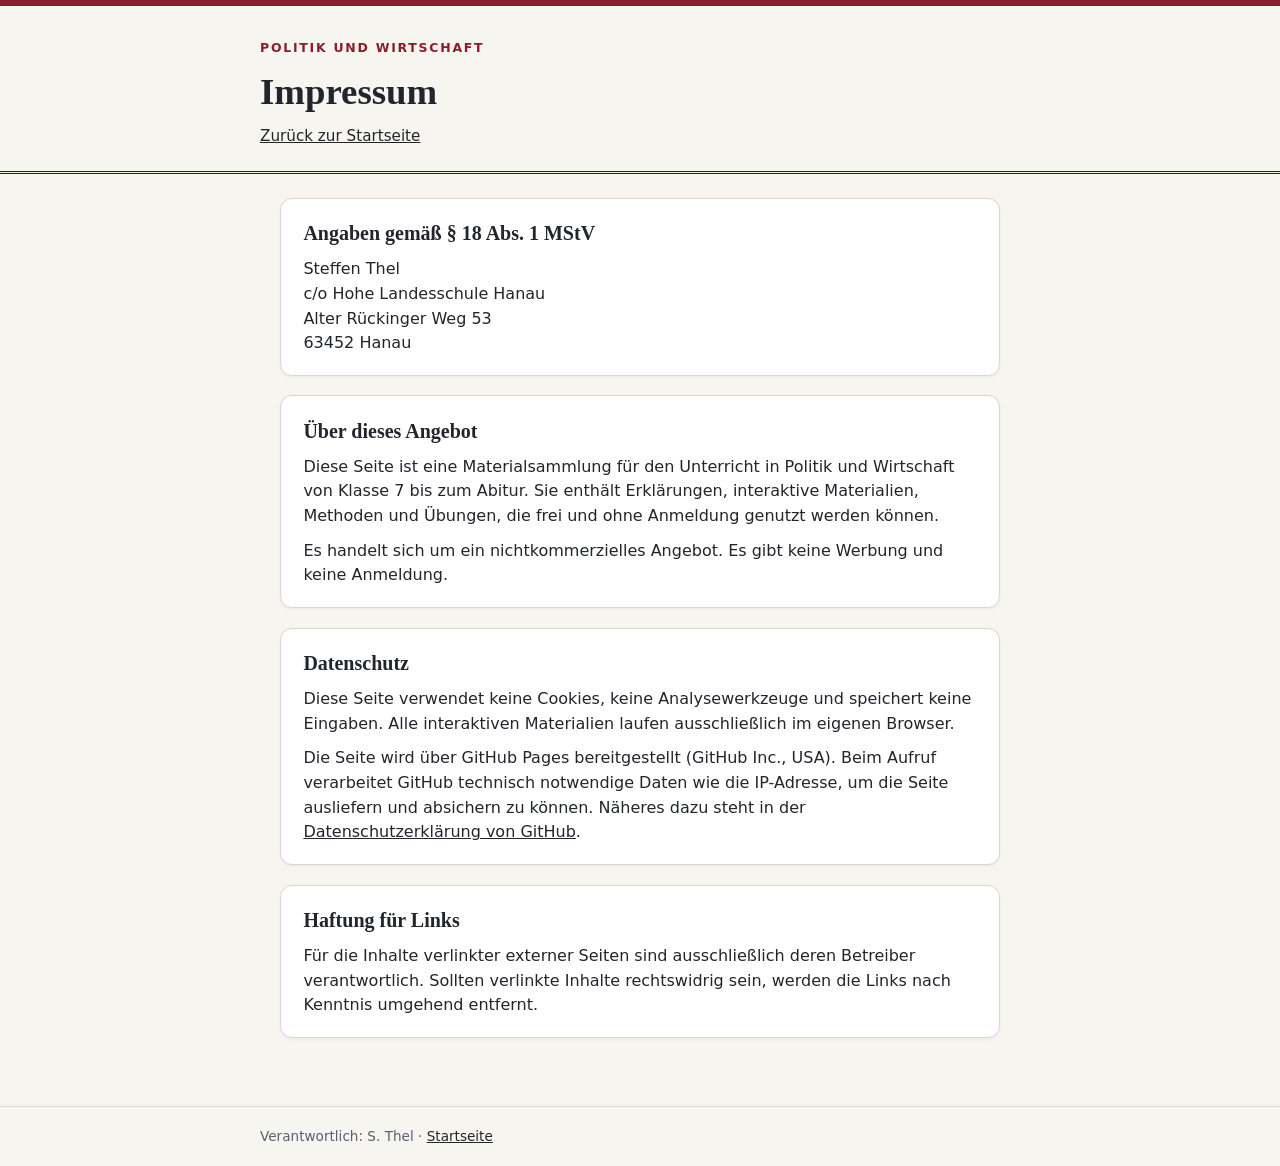
==== impressum.html @ d4022663 "Impressum mit Schuladresse ergänzt Co-Authored-By: Claude Opus 5.5 <noreply@anthropic.com> Claude-Se" ====
<!DOCTYPE html>
<html lang="de">
<head>
<meta charset="UTF-8">
<meta name="viewport" content="width=device-width, initial-scale=1">
<meta name="robots" content="noindex">
<title>Impressum · Politik und Wirtschaft</title>
<style>
  :root {
    --ink: #22252b;
    --ink-soft: #5a606b;
    --paper: #f7f5f0;
    --accent: #8c1c2b;
    --card: #ffffff;
    --line: #dcd7cc;
  }
  * { box-sizing: border-box; }
  body {
    margin: 0;
    font-family: system-ui, -apple-system, "Segoe UI", Roboto, sans-serif;
    color: var(--ink);
    background: var(--paper);
    line-height: 1.55;
  }
  header {
    background: var(--paper);
    border-top: 6px solid var(--accent);
    border-bottom: 3px double var(--ink);
    padding: 2rem 1.25rem 1.4rem;
  }
  .wrap { max-width: 760px; margin: 0 auto; }
  h1 {
    font-family: Georgia, "Times New Roman", serif;
    font-size: clamp(1.7rem, 4vw, 2.3rem);
    margin: 0 0 .3rem;
  }
  .kicker { text-transform: uppercase; letter-spacing: .14em; font-size: .78rem; color: var(--accent); font-weight: 700; margin: 0 0 .35rem; }
  .back { color: var(--ink-soft); font-size: .95rem; }
  .back a { color: var(--ink); }
  main { padding: 1.5rem 1.25rem 3rem; }
  .box {
    background: var(--card);
    border: 1px solid var(--line);
    border-radius: 12px;
    padding: 1.2rem 1.4rem;
    margin-bottom: 1.2rem;
    box-shadow: 0 1px 3px rgba(34,37,43,.06);
  }
  h2 {
    font-family: Georgia, "Times New Roman", serif;
    font-size: 1.25rem;
    margin: 0 0 .5rem;
  }
  p { margin: 0 0 .6rem; }
  p:last-child { margin-bottom: 0; }
  address { font-style: normal; }
  a { color: var(--ink); }
  footer {
    border-top: 1px solid var(--line);
    background: var(--paper);
    padding: 1.2rem 1.25rem;
    font-size: .85rem;
    color: var(--ink-soft);
  }
</style>
</head>
<body>

<header>
  <div class="wrap">
    <p class="kicker">Politik und Wirtschaft</p>
    <h1>Impressum</h1>
    <p class="back"><a href="./">Zurück zur Startseite</a></p>
  </div>
</header>

<main class="wrap">
  <div class="box">
    <h2>Angaben gemäß § 18 Abs. 1 MStV</h2>
    <address>
      Steffen Thel<br>
      c/o Hohe Landesschule Hanau<br>
      Alter Rückinger Weg 53<br>
      63452 Hanau
    </address>
  </div>

  <div class="box">
    <h2>Über dieses Angebot</h2>
    <p>Diese Seite ist eine Materialsammlung für den Unterricht in Politik und Wirtschaft von Klasse 7 bis zum Abitur. Sie enthält Erklärungen, interaktive Materialien, Methoden und Übungen, die frei und ohne Anmeldung genutzt werden können.</p>
    <p>Es handelt sich um ein nichtkommerzielles Angebot. Es gibt keine Werbung und keine Anmeldung.</p>
  </div>

  <div class="box">
    <h2>Datenschutz</h2>
    <p>Diese Seite verwendet keine Cookies, keine Analysewerkzeuge und speichert keine Eingaben. Alle interaktiven Materialien laufen ausschließlich im eigenen Browser.</p>
    <p>Die Seite wird über GitHub Pages bereitgestellt (GitHub Inc., USA). Beim Aufruf verarbeitet GitHub technisch notwendige Daten wie die IP-Adresse, um die Seite ausliefern und absichern zu können. Näheres dazu steht in der <a href="https://docs.github.com/de/site-policy/privacy-policies/github-general-privacy-statement" rel="noopener">Datenschutzerklärung von GitHub</a>.</p>
  </div>

  <div class="box">
    <h2>Haftung für Links</h2>
    <p>Für die Inhalte verlinkter externer Seiten sind ausschließlich deren Betreiber verantwortlich. Sollten verlinkte Inhalte rechtswidrig sein, werden die Links nach Kenntnis umgehend entfernt.</p>
  </div>
</main>

<footer>
  <div class="wrap">
    Verantwortlich: S. Thel · <a href="./">Startseite</a>
  </div>
</footer>

</body>
</html>
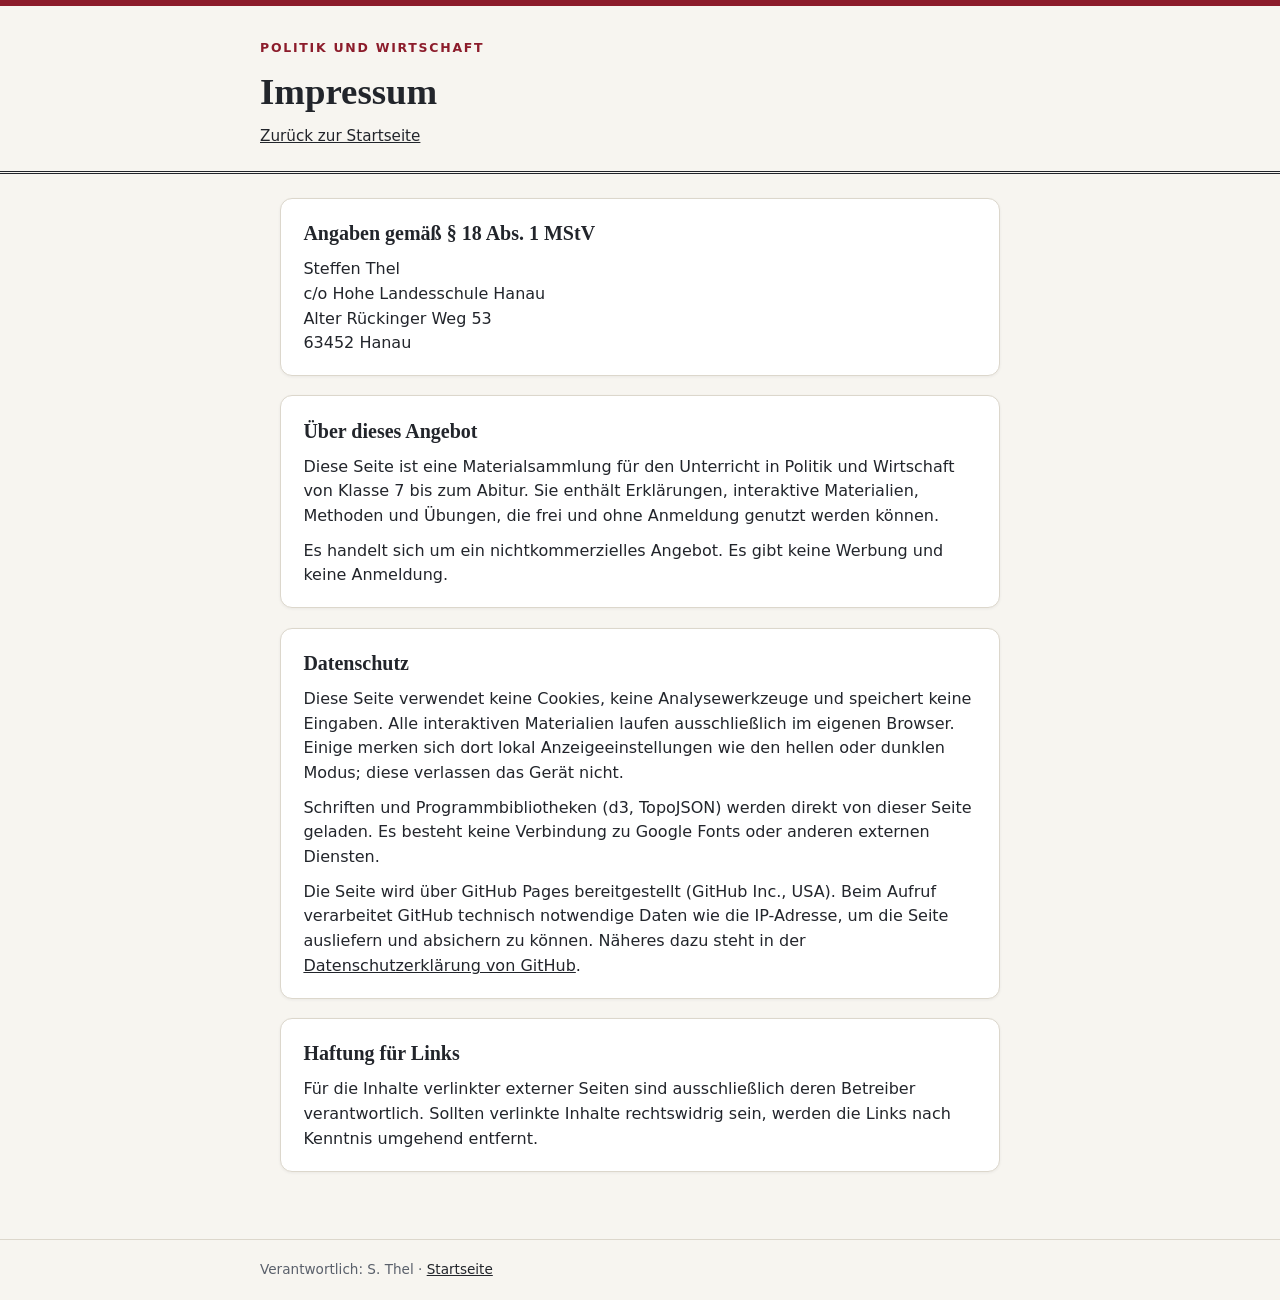
==== commit 5c5322cd: "Fünf PoWi-Materialien aus den Artefakten ergänzt Beauty Contest, Fischerei-Experiment (Einzel- und G" ====
--- a/impressum.html
+++ b/impressum.html
@@ -93,7 +93,8 @@
 
   <div class="box">
     <h2>Datenschutz</h2>
-    <p>Diese Seite verwendet keine Cookies, keine Analysewerkzeuge und speichert keine Eingaben. Alle interaktiven Materialien laufen ausschließlich im eigenen Browser.</p>
+    <p>Diese Seite verwendet keine Cookies, keine Analysewerkzeuge und speichert keine Eingaben. Alle interaktiven Materialien laufen ausschließlich im eigenen Browser. Einige merken sich dort lokal Anzeigeeinstellungen wie den hellen oder dunklen Modus; diese verlassen das Gerät nicht.</p>
+    <p>Schriften und Programmbibliotheken (d3, TopoJSON) werden direkt von dieser Seite geladen. Es besteht keine Verbindung zu Google Fonts oder anderen externen Diensten.</p>
     <p>Die Seite wird über GitHub Pages bereitgestellt (GitHub Inc., USA). Beim Aufruf verarbeitet GitHub technisch notwendige Daten wie die IP-Adresse, um die Seite ausliefern und absichern zu können. Näheres dazu steht in der <a href="https://docs.github.com/de/site-policy/privacy-policies/github-general-privacy-statement" rel="noopener">Datenschutzerklärung von GitHub</a>.</p>
   </div>
 
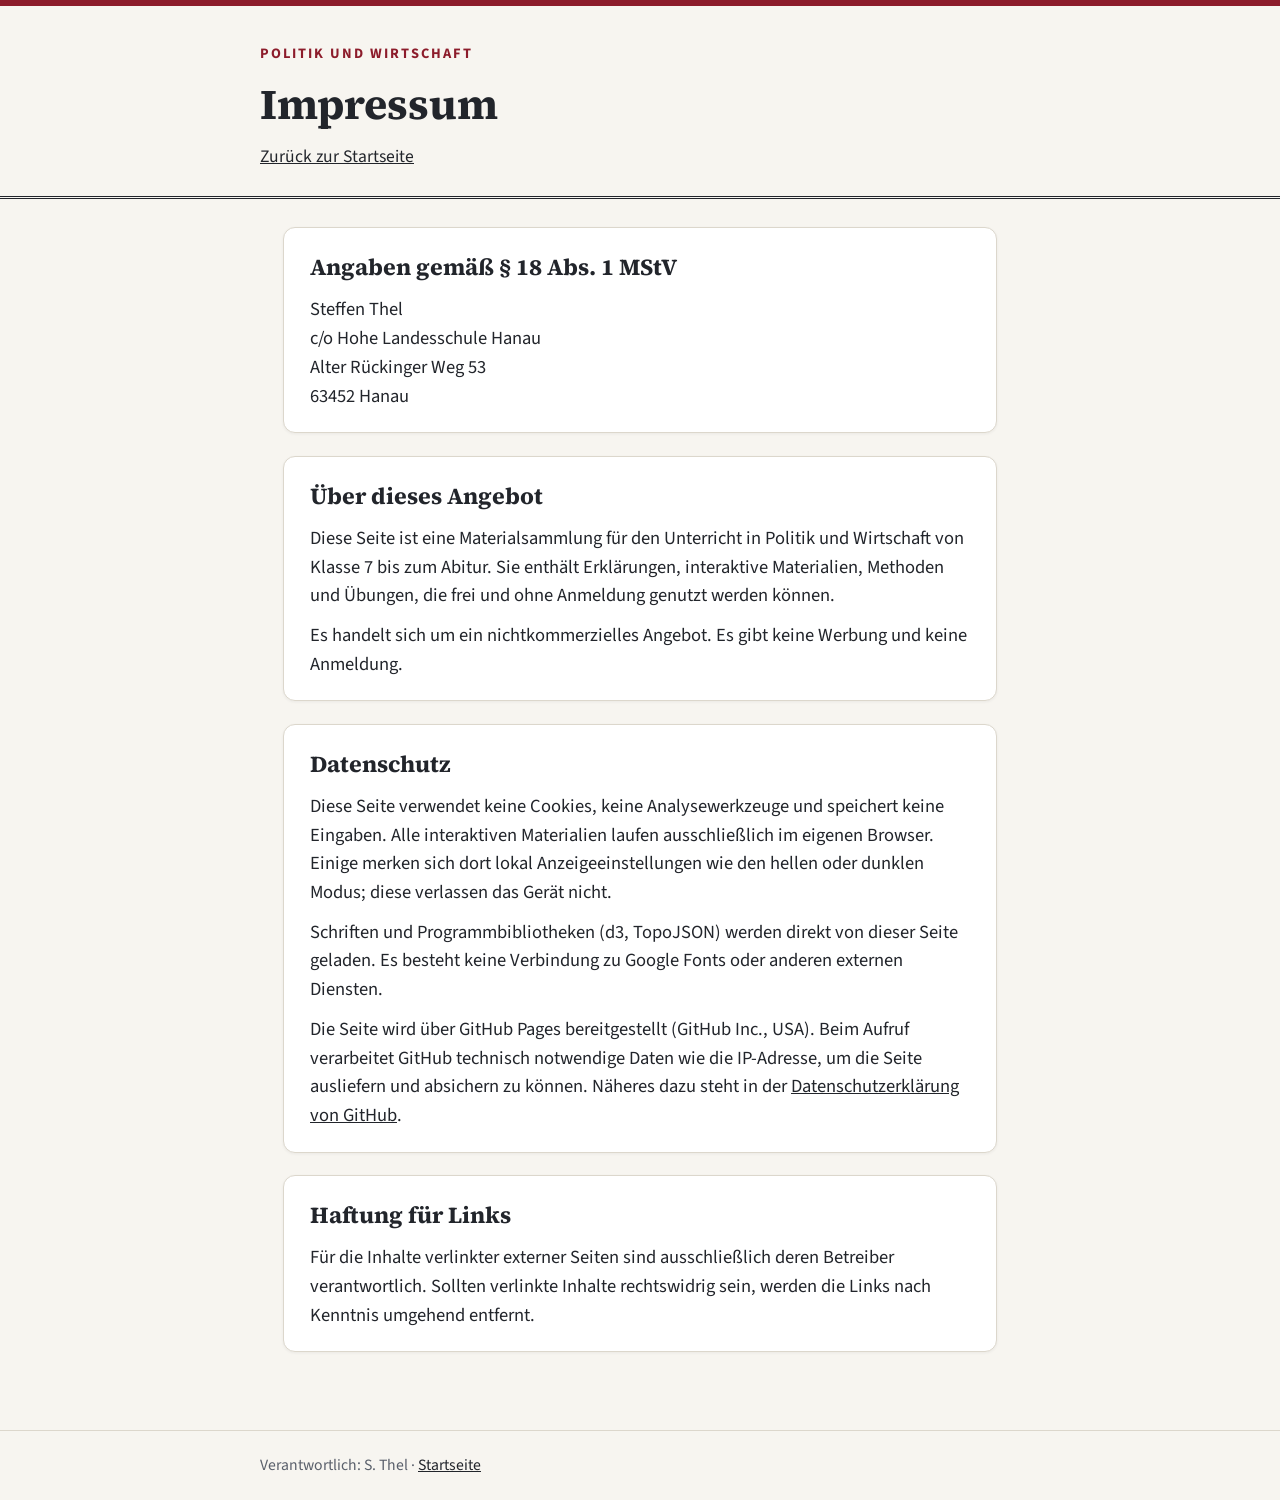
==== commit 219c717b: "Einheitliche, größere Schrift auf allen Seiten Fließtext Source Sans 3, Überschriften Source Serif 4" ====
--- a/impressum.html
+++ b/impressum.html
@@ -5,6 +5,15 @@
 <meta name="viewport" content="width=device-width, initial-scale=1">
 <meta name="robots" content="noindex">
 <title>Impressum · Politik und Wirtschaft</title>
+<link rel="stylesheet" href="assets/fonts/fonts.css">
+<style id="typo-basis">
+/* Einheitliche Schriften: Text Source Sans 3, Überschriften Source Serif 4, Zahlen Source Code Pro */
+html{font-size:18.5px}
+body{font-family:"Source Sans 3", system-ui, sans-serif}
+h1,h2,h3{font-family:"Source Serif 4", Georgia, serif}
+button,input,select,textarea{font-family:inherit}
+code,kbd,samp,pre{font-family:"Source Code Pro", ui-monospace, monospace}
+</style>
 <style>
   :root {
     --ink: #22252b;
@@ -17,7 +26,7 @@
   * { box-sizing: border-box; }
   body {
     margin: 0;
-    font-family: system-ui, -apple-system, "Segoe UI", Roboto, sans-serif;
+    font-family:"Source Sans 3", system-ui, sans-serif;
     color: var(--ink);
     background: var(--paper);
     line-height: 1.55;
@@ -30,7 +39,7 @@
   }
   .wrap { max-width: 760px; margin: 0 auto; }
   h1 {
-    font-family: Georgia, "Times New Roman", serif;
+    font-family: "Source Serif 4", Georgia, serif;
     font-size: clamp(1.7rem, 4vw, 2.3rem);
     margin: 0 0 .3rem;
   }
@@ -47,7 +56,7 @@
     box-shadow: 0 1px 3px rgba(34,37,43,.06);
   }
   h2 {
-    font-family: Georgia, "Times New Roman", serif;
+    font-family: "Source Serif 4", Georgia, serif;
     font-size: 1.25rem;
     margin: 0 0 .5rem;
   }
--- a/assets/fonts/fonts.css
+++ b/assets/fonts/fonts.css
@@ -0,0 +1,461 @@
+/* Lokal eingebundene Schriften (SIL Open Font License 1.1), keine Verbindung zu Google.
+ */
+
+@font-face {
+  font-family: 'Source Sans 3';
+  font-style: normal;
+  font-weight: 400;
+  font-display: swap;
+  src: url(./source-sans-3-greek-400-normal.woff2) format('woff2');
+  unicode-range: U+0370-0377,U+037A-037F,U+0384-038A,U+038C,U+038E-03A1,U+03A3-03FF;
+}
+
+@font-face {
+  font-family: 'Source Sans 3';
+  font-style: normal;
+  font-weight: 400;
+  font-display: swap;
+  src: url(./source-sans-3-latin-ext-400-normal.woff2) format('woff2');
+  unicode-range: U+0100-02BA,U+02BD-02C5,U+02C7-02CC,U+02CE-02D7,U+02DD-02FF,U+0304,U+0308,U+0329,U+1D00-1DBF,U+1E00-1E9F,U+1EF2-1EFF,U+2020,U+20A0-20AB,U+20AD-20C4,U+2113,U+2C60-2C7F,U+A720-A7FF;
+}
+
+@font-face {
+  font-family: 'Source Sans 3';
+  font-style: normal;
+  font-weight: 400;
+  font-display: swap;
+  src: url(./source-sans-3-latin-400-normal.woff2) format('woff2');
+  unicode-range: U+0000-00FF,U+0131,U+0152-0153,U+02BB-02BC,U+02C6,U+02DA,U+02DC,U+0304,U+0308,U+0329,U+2000-206F,U+20AC,U+2122,U+2191,U+2193,U+2212,U+2215,U+FEFF,U+FFFD;
+}
+
+@font-face {
+  font-family: 'Source Sans 3';
+  font-style: normal;
+  font-weight: 500;
+  font-display: swap;
+  src: url(./source-sans-3-greek-500-normal.woff2) format('woff2');
+  unicode-range: U+0370-0377,U+037A-037F,U+0384-038A,U+038C,U+038E-03A1,U+03A3-03FF;
+}
+
+@font-face {
+  font-family: 'Source Sans 3';
+  font-style: normal;
+  font-weight: 500;
+  font-display: swap;
+  src: url(./source-sans-3-latin-ext-500-normal.woff2) format('woff2');
+  unicode-range: U+0100-02BA,U+02BD-02C5,U+02C7-02CC,U+02CE-02D7,U+02DD-02FF,U+0304,U+0308,U+0329,U+1D00-1DBF,U+1E00-1E9F,U+1EF2-1EFF,U+2020,U+20A0-20AB,U+20AD-20C4,U+2113,U+2C60-2C7F,U+A720-A7FF;
+}
+
+@font-face {
+  font-family: 'Source Sans 3';
+  font-style: normal;
+  font-weight: 500;
+  font-display: swap;
+  src: url(./source-sans-3-latin-500-normal.woff2) format('woff2');
+  unicode-range: U+0000-00FF,U+0131,U+0152-0153,U+02BB-02BC,U+02C6,U+02DA,U+02DC,U+0304,U+0308,U+0329,U+2000-206F,U+20AC,U+2122,U+2191,U+2193,U+2212,U+2215,U+FEFF,U+FFFD;
+}
+
+@font-face {
+  font-family: 'Source Sans 3';
+  font-style: normal;
+  font-weight: 600;
+  font-display: swap;
+  src: url(./source-sans-3-greek-600-normal.woff2) format('woff2');
+  unicode-range: U+0370-0377,U+037A-037F,U+0384-038A,U+038C,U+038E-03A1,U+03A3-03FF;
+}
+
+@font-face {
+  font-family: 'Source Sans 3';
+  font-style: normal;
+  font-weight: 600;
+  font-display: swap;
+  src: url(./source-sans-3-latin-ext-600-normal.woff2) format('woff2');
+  unicode-range: U+0100-02BA,U+02BD-02C5,U+02C7-02CC,U+02CE-02D7,U+02DD-02FF,U+0304,U+0308,U+0329,U+1D00-1DBF,U+1E00-1E9F,U+1EF2-1EFF,U+2020,U+20A0-20AB,U+20AD-20C4,U+2113,U+2C60-2C7F,U+A720-A7FF;
+}
+
+@font-face {
+  font-family: 'Source Sans 3';
+  font-style: normal;
+  font-weight: 600;
+  font-display: swap;
+  src: url(./source-sans-3-latin-600-normal.woff2) format('woff2');
+  unicode-range: U+0000-00FF,U+0131,U+0152-0153,U+02BB-02BC,U+02C6,U+02DA,U+02DC,U+0304,U+0308,U+0329,U+2000-206F,U+20AC,U+2122,U+2191,U+2193,U+2212,U+2215,U+FEFF,U+FFFD;
+}
+
+@font-face {
+  font-family: 'Source Sans 3';
+  font-style: normal;
+  font-weight: 700;
+  font-display: swap;
+  src: url(./source-sans-3-greek-700-normal.woff2) format('woff2');
+  unicode-range: U+0370-0377,U+037A-037F,U+0384-038A,U+038C,U+038E-03A1,U+03A3-03FF;
+}
+
+@font-face {
+  font-family: 'Source Sans 3';
+  font-style: normal;
+  font-weight: 700;
+  font-display: swap;
+  src: url(./source-sans-3-latin-ext-700-normal.woff2) format('woff2');
+  unicode-range: U+0100-02BA,U+02BD-02C5,U+02C7-02CC,U+02CE-02D7,U+02DD-02FF,U+0304,U+0308,U+0329,U+1D00-1DBF,U+1E00-1E9F,U+1EF2-1EFF,U+2020,U+20A0-20AB,U+20AD-20C4,U+2113,U+2C60-2C7F,U+A720-A7FF;
+}
+
+@font-face {
+  font-family: 'Source Sans 3';
+  font-style: normal;
+  font-weight: 700;
+  font-display: swap;
+  src: url(./source-sans-3-latin-700-normal.woff2) format('woff2');
+  unicode-range: U+0000-00FF,U+0131,U+0152-0153,U+02BB-02BC,U+02C6,U+02DA,U+02DC,U+0304,U+0308,U+0329,U+2000-206F,U+20AC,U+2122,U+2191,U+2193,U+2212,U+2215,U+FEFF,U+FFFD;
+}
+
+@font-face {
+  font-family: 'Source Sans 3';
+  font-style: normal;
+  font-weight: 800;
+  font-display: swap;
+  src: url(./source-sans-3-greek-800-normal.woff2) format('woff2');
+  unicode-range: U+0370-0377,U+037A-037F,U+0384-038A,U+038C,U+038E-03A1,U+03A3-03FF;
+}
+
+@font-face {
+  font-family: 'Source Sans 3';
+  font-style: normal;
+  font-weight: 800;
+  font-display: swap;
+  src: url(./source-sans-3-latin-ext-800-normal.woff2) format('woff2');
+  unicode-range: U+0100-02BA,U+02BD-02C5,U+02C7-02CC,U+02CE-02D7,U+02DD-02FF,U+0304,U+0308,U+0329,U+1D00-1DBF,U+1E00-1E9F,U+1EF2-1EFF,U+2020,U+20A0-20AB,U+20AD-20C4,U+2113,U+2C60-2C7F,U+A720-A7FF;
+}
+
+@font-face {
+  font-family: 'Source Sans 3';
+  font-style: normal;
+  font-weight: 800;
+  font-display: swap;
+  src: url(./source-sans-3-latin-800-normal.woff2) format('woff2');
+  unicode-range: U+0000-00FF,U+0131,U+0152-0153,U+02BB-02BC,U+02C6,U+02DA,U+02DC,U+0304,U+0308,U+0329,U+2000-206F,U+20AC,U+2122,U+2191,U+2193,U+2212,U+2215,U+FEFF,U+FFFD;
+}
+
+@font-face {
+  font-family: 'Source Sans 3';
+  font-style: italic;
+  font-weight: 400;
+  font-display: swap;
+  src: url(./source-sans-3-greek-400-italic.woff2) format('woff2');
+  unicode-range: U+0370-0377,U+037A-037F,U+0384-038A,U+038C,U+038E-03A1,U+03A3-03FF;
+}
+
+@font-face {
+  font-family: 'Source Sans 3';
+  font-style: italic;
+  font-weight: 400;
+  font-display: swap;
+  src: url(./source-sans-3-latin-ext-400-italic.woff2) format('woff2');
+  unicode-range: U+0100-02BA,U+02BD-02C5,U+02C7-02CC,U+02CE-02D7,U+02DD-02FF,U+0304,U+0308,U+0329,U+1D00-1DBF,U+1E00-1E9F,U+1EF2-1EFF,U+2020,U+20A0-20AB,U+20AD-20C4,U+2113,U+2C60-2C7F,U+A720-A7FF;
+}
+
+@font-face {
+  font-family: 'Source Sans 3';
+  font-style: italic;
+  font-weight: 400;
+  font-display: swap;
+  src: url(./source-sans-3-latin-400-italic.woff2) format('woff2');
+  unicode-range: U+0000-00FF,U+0131,U+0152-0153,U+02BB-02BC,U+02C6,U+02DA,U+02DC,U+0304,U+0308,U+0329,U+2000-206F,U+20AC,U+2122,U+2191,U+2193,U+2212,U+2215,U+FEFF,U+FFFD;
+}
+
+@font-face {
+  font-family: 'Source Sans 3';
+  font-style: italic;
+  font-weight: 700;
+  font-display: swap;
+  src: url(./source-sans-3-greek-700-italic.woff2) format('woff2');
+  unicode-range: U+0370-0377,U+037A-037F,U+0384-038A,U+038C,U+038E-03A1,U+03A3-03FF;
+}
+
+@font-face {
+  font-family: 'Source Sans 3';
+  font-style: italic;
+  font-weight: 700;
+  font-display: swap;
+  src: url(./source-sans-3-latin-ext-700-italic.woff2) format('woff2');
+  unicode-range: U+0100-02BA,U+02BD-02C5,U+02C7-02CC,U+02CE-02D7,U+02DD-02FF,U+0304,U+0308,U+0329,U+1D00-1DBF,U+1E00-1E9F,U+1EF2-1EFF,U+2020,U+20A0-20AB,U+20AD-20C4,U+2113,U+2C60-2C7F,U+A720-A7FF;
+}
+
+@font-face {
+  font-family: 'Source Sans 3';
+  font-style: italic;
+  font-weight: 700;
+  font-display: swap;
+  src: url(./source-sans-3-latin-700-italic.woff2) format('woff2');
+  unicode-range: U+0000-00FF,U+0131,U+0152-0153,U+02BB-02BC,U+02C6,U+02DA,U+02DC,U+0304,U+0308,U+0329,U+2000-206F,U+20AC,U+2122,U+2191,U+2193,U+2212,U+2215,U+FEFF,U+FFFD;
+}
+
+@font-face {
+  font-family: 'Source Code Pro';
+  font-style: normal;
+  font-weight: 400;
+  font-display: swap;
+  src: url(./source-code-pro-greek-400-normal.woff2) format('woff2');
+  unicode-range: U+0370-0377,U+037A-037F,U+0384-038A,U+038C,U+038E-03A1,U+03A3-03FF;
+}
+
+@font-face {
+  font-family: 'Source Code Pro';
+  font-style: normal;
+  font-weight: 400;
+  font-display: swap;
+  src: url(./source-code-pro-latin-ext-400-normal.woff2) format('woff2');
+  unicode-range: U+0100-02BA,U+02BD-02C5,U+02C7-02CC,U+02CE-02D7,U+02DD-02FF,U+0304,U+0308,U+0329,U+1D00-1DBF,U+1E00-1E9F,U+1EF2-1EFF,U+2020,U+20A0-20AB,U+20AD-20C4,U+2113,U+2C60-2C7F,U+A720-A7FF;
+}
+
+@font-face {
+  font-family: 'Source Code Pro';
+  font-style: normal;
+  font-weight: 400;
+  font-display: swap;
+  src: url(./source-code-pro-latin-400-normal.woff2) format('woff2');
+  unicode-range: U+0000-00FF,U+0131,U+0152-0153,U+02BB-02BC,U+02C6,U+02DA,U+02DC,U+0304,U+0308,U+0329,U+2000-206F,U+20AC,U+2122,U+2191,U+2193,U+2212,U+2215,U+FEFF,U+FFFD;
+}
+
+@font-face {
+  font-family: 'Source Code Pro';
+  font-style: normal;
+  font-weight: 500;
+  font-display: swap;
+  src: url(./source-code-pro-greek-500-normal.woff2) format('woff2');
+  unicode-range: U+0370-0377,U+037A-037F,U+0384-038A,U+038C,U+038E-03A1,U+03A3-03FF;
+}
+
+@font-face {
+  font-family: 'Source Code Pro';
+  font-style: normal;
+  font-weight: 500;
+  font-display: swap;
+  src: url(./source-code-pro-latin-ext-500-normal.woff2) format('woff2');
+  unicode-range: U+0100-02BA,U+02BD-02C5,U+02C7-02CC,U+02CE-02D7,U+02DD-02FF,U+0304,U+0308,U+0329,U+1D00-1DBF,U+1E00-1E9F,U+1EF2-1EFF,U+2020,U+20A0-20AB,U+20AD-20C4,U+2113,U+2C60-2C7F,U+A720-A7FF;
+}
+
+@font-face {
+  font-family: 'Source Code Pro';
+  font-style: normal;
+  font-weight: 500;
+  font-display: swap;
+  src: url(./source-code-pro-latin-500-normal.woff2) format('woff2');
+  unicode-range: U+0000-00FF,U+0131,U+0152-0153,U+02BB-02BC,U+02C6,U+02DA,U+02DC,U+0304,U+0308,U+0329,U+2000-206F,U+20AC,U+2122,U+2191,U+2193,U+2212,U+2215,U+FEFF,U+FFFD;
+}
+
+@font-face {
+  font-family: 'Source Code Pro';
+  font-style: normal;
+  font-weight: 600;
+  font-display: swap;
+  src: url(./source-code-pro-greek-600-normal.woff2) format('woff2');
+  unicode-range: U+0370-0377,U+037A-037F,U+0384-038A,U+038C,U+038E-03A1,U+03A3-03FF;
+}
+
+@font-face {
+  font-family: 'Source Code Pro';
+  font-style: normal;
+  font-weight: 600;
+  font-display: swap;
+  src: url(./source-code-pro-latin-ext-600-normal.woff2) format('woff2');
+  unicode-range: U+0100-02BA,U+02BD-02C5,U+02C7-02CC,U+02CE-02D7,U+02DD-02FF,U+0304,U+0308,U+0329,U+1D00-1DBF,U+1E00-1E9F,U+1EF2-1EFF,U+2020,U+20A0-20AB,U+20AD-20C4,U+2113,U+2C60-2C7F,U+A720-A7FF;
+}
+
+@font-face {
+  font-family: 'Source Code Pro';
+  font-style: normal;
+  font-weight: 600;
+  font-display: swap;
+  src: url(./source-code-pro-latin-600-normal.woff2) format('woff2');
+  unicode-range: U+0000-00FF,U+0131,U+0152-0153,U+02BB-02BC,U+02C6,U+02DA,U+02DC,U+0304,U+0308,U+0329,U+2000-206F,U+20AC,U+2122,U+2191,U+2193,U+2212,U+2215,U+FEFF,U+FFFD;
+}
+
+@font-face {
+  font-family: 'Source Code Pro';
+  font-style: normal;
+  font-weight: 700;
+  font-display: swap;
+  src: url(./source-code-pro-greek-700-normal.woff2) format('woff2');
+  unicode-range: U+0370-0377,U+037A-037F,U+0384-038A,U+038C,U+038E-03A1,U+03A3-03FF;
+}
+
+@font-face {
+  font-family: 'Source Code Pro';
+  font-style: normal;
+  font-weight: 700;
+  font-display: swap;
+  src: url(./source-code-pro-latin-ext-700-normal.woff2) format('woff2');
+  unicode-range: U+0100-02BA,U+02BD-02C5,U+02C7-02CC,U+02CE-02D7,U+02DD-02FF,U+0304,U+0308,U+0329,U+1D00-1DBF,U+1E00-1E9F,U+1EF2-1EFF,U+2020,U+20A0-20AB,U+20AD-20C4,U+2113,U+2C60-2C7F,U+A720-A7FF;
+}
+
+@font-face {
+  font-family: 'Source Code Pro';
+  font-style: normal;
+  font-weight: 700;
+  font-display: swap;
+  src: url(./source-code-pro-latin-700-normal.woff2) format('woff2');
+  unicode-range: U+0000-00FF,U+0131,U+0152-0153,U+02BB-02BC,U+02C6,U+02DA,U+02DC,U+0304,U+0308,U+0329,U+2000-206F,U+20AC,U+2122,U+2191,U+2193,U+2212,U+2215,U+FEFF,U+FFFD;
+}
+
+@font-face {
+  font-family: 'Source Serif 4';
+  font-style: normal;
+  font-weight: 400;
+  font-display: swap;
+  src: url(./source-serif-4-greek-400-normal.woff2) format('woff2');
+  unicode-range: U+0370-0377,U+037A-037F,U+0384-038A,U+038C,U+038E-03A1,U+03A3-03FF;
+}
+
+@font-face {
+  font-family: 'Source Serif 4';
+  font-style: normal;
+  font-weight: 400;
+  font-display: swap;
+  src: url(./source-serif-4-latin-ext-400-normal.woff2) format('woff2');
+  unicode-range: U+0100-02BA,U+02BD-02C5,U+02C7-02CC,U+02CE-02D7,U+02DD-02FF,U+0304,U+0308,U+0329,U+1D00-1DBF,U+1E00-1E9F,U+1EF2-1EFF,U+2020,U+20A0-20AB,U+20AD-20C4,U+2113,U+2C60-2C7F,U+A720-A7FF;
+}
+
+@font-face {
+  font-family: 'Source Serif 4';
+  font-style: normal;
+  font-weight: 400;
+  font-display: swap;
+  src: url(./source-serif-4-latin-400-normal.woff2) format('woff2');
+  unicode-range: U+0000-00FF,U+0131,U+0152-0153,U+02BB-02BC,U+02C6,U+02DA,U+02DC,U+0304,U+0308,U+0329,U+2000-206F,U+20AC,U+2122,U+2191,U+2193,U+2212,U+2215,U+FEFF,U+FFFD;
+}
+
+@font-face {
+  font-family: 'Source Serif 4';
+  font-style: normal;
+  font-weight: 500;
+  font-display: swap;
+  src: url(./source-serif-4-greek-500-normal.woff2) format('woff2');
+  unicode-range: U+0370-0377,U+037A-037F,U+0384-038A,U+038C,U+038E-03A1,U+03A3-03FF;
+}
+
+@font-face {
+  font-family: 'Source Serif 4';
+  font-style: normal;
+  font-weight: 500;
+  font-display: swap;
+  src: url(./source-serif-4-latin-ext-500-normal.woff2) format('woff2');
+  unicode-range: U+0100-02BA,U+02BD-02C5,U+02C7-02CC,U+02CE-02D7,U+02DD-02FF,U+0304,U+0308,U+0329,U+1D00-1DBF,U+1E00-1E9F,U+1EF2-1EFF,U+2020,U+20A0-20AB,U+20AD-20C4,U+2113,U+2C60-2C7F,U+A720-A7FF;
+}
+
+@font-face {
+  font-family: 'Source Serif 4';
+  font-style: normal;
+  font-weight: 500;
+  font-display: swap;
+  src: url(./source-serif-4-latin-500-normal.woff2) format('woff2');
+  unicode-range: U+0000-00FF,U+0131,U+0152-0153,U+02BB-02BC,U+02C6,U+02DA,U+02DC,U+0304,U+0308,U+0329,U+2000-206F,U+20AC,U+2122,U+2191,U+2193,U+2212,U+2215,U+FEFF,U+FFFD;
+}
+
+@font-face {
+  font-family: 'Source Serif 4';
+  font-style: normal;
+  font-weight: 600;
+  font-display: swap;
+  src: url(./source-serif-4-greek-600-normal.woff2) format('woff2');
+  unicode-range: U+0370-0377,U+037A-037F,U+0384-038A,U+038C,U+038E-03A1,U+03A3-03FF;
+}
+
+@font-face {
+  font-family: 'Source Serif 4';
+  font-style: normal;
+  font-weight: 600;
+  font-display: swap;
+  src: url(./source-serif-4-latin-ext-600-normal.woff2) format('woff2');
+  unicode-range: U+0100-02BA,U+02BD-02C5,U+02C7-02CC,U+02CE-02D7,U+02DD-02FF,U+0304,U+0308,U+0329,U+1D00-1DBF,U+1E00-1E9F,U+1EF2-1EFF,U+2020,U+20A0-20AB,U+20AD-20C4,U+2113,U+2C60-2C7F,U+A720-A7FF;
+}
+
+@font-face {
+  font-family: 'Source Serif 4';
+  font-style: normal;
+  font-weight: 600;
+  font-display: swap;
+  src: url(./source-serif-4-latin-600-normal.woff2) format('woff2');
+  unicode-range: U+0000-00FF,U+0131,U+0152-0153,U+02BB-02BC,U+02C6,U+02DA,U+02DC,U+0304,U+0308,U+0329,U+2000-206F,U+20AC,U+2122,U+2191,U+2193,U+2212,U+2215,U+FEFF,U+FFFD;
+}
+
+@font-face {
+  font-family: 'Source Serif 4';
+  font-style: normal;
+  font-weight: 700;
+  font-display: swap;
+  src: url(./source-serif-4-greek-700-normal.woff2) format('woff2');
+  unicode-range: U+0370-0377,U+037A-037F,U+0384-038A,U+038C,U+038E-03A1,U+03A3-03FF;
+}
+
+@font-face {
+  font-family: 'Source Serif 4';
+  font-style: normal;
+  font-weight: 700;
+  font-display: swap;
+  src: url(./source-serif-4-latin-ext-700-normal.woff2) format('woff2');
+  unicode-range: U+0100-02BA,U+02BD-02C5,U+02C7-02CC,U+02CE-02D7,U+02DD-02FF,U+0304,U+0308,U+0329,U+1D00-1DBF,U+1E00-1E9F,U+1EF2-1EFF,U+2020,U+20A0-20AB,U+20AD-20C4,U+2113,U+2C60-2C7F,U+A720-A7FF;
+}
+
+@font-face {
+  font-family: 'Source Serif 4';
+  font-style: normal;
+  font-weight: 700;
+  font-display: swap;
+  src: url(./source-serif-4-latin-700-normal.woff2) format('woff2');
+  unicode-range: U+0000-00FF,U+0131,U+0152-0153,U+02BB-02BC,U+02C6,U+02DA,U+02DC,U+0304,U+0308,U+0329,U+2000-206F,U+20AC,U+2122,U+2191,U+2193,U+2212,U+2215,U+FEFF,U+FFFD;
+}
+
+@font-face {
+  font-family: 'Source Serif 4';
+  font-style: italic;
+  font-weight: 400;
+  font-display: swap;
+  src: url(./source-serif-4-greek-400-italic.woff2) format('woff2');
+  unicode-range: U+0370-0377,U+037A-037F,U+0384-038A,U+038C,U+038E-03A1,U+03A3-03FF;
+}
+
+@font-face {
+  font-family: 'Source Serif 4';
+  font-style: italic;
+  font-weight: 400;
+  font-display: swap;
+  src: url(./source-serif-4-latin-ext-400-italic.woff2) format('woff2');
+  unicode-range: U+0100-02BA,U+02BD-02C5,U+02C7-02CC,U+02CE-02D7,U+02DD-02FF,U+0304,U+0308,U+0329,U+1D00-1DBF,U+1E00-1E9F,U+1EF2-1EFF,U+2020,U+20A0-20AB,U+20AD-20C4,U+2113,U+2C60-2C7F,U+A720-A7FF;
+}
+
+@font-face {
+  font-family: 'Source Serif 4';
+  font-style: italic;
+  font-weight: 400;
+  font-display: swap;
+  src: url(./source-serif-4-latin-400-italic.woff2) format('woff2');
+  unicode-range: U+0000-00FF,U+0131,U+0152-0153,U+02BB-02BC,U+02C6,U+02DA,U+02DC,U+0304,U+0308,U+0329,U+2000-206F,U+20AC,U+2122,U+2191,U+2193,U+2212,U+2215,U+FEFF,U+FFFD;
+}
+
+@font-face {
+  font-family: 'Source Serif 4';
+  font-style: italic;
+  font-weight: 600;
+  font-display: swap;
+  src: url(./source-serif-4-greek-600-italic.woff2) format('woff2');
+  unicode-range: U+0370-0377,U+037A-037F,U+0384-038A,U+038C,U+038E-03A1,U+03A3-03FF;
+}
+
+@font-face {
+  font-family: 'Source Serif 4';
+  font-style: italic;
+  font-weight: 600;
+  font-display: swap;
+  src: url(./source-serif-4-latin-ext-600-italic.woff2) format('woff2');
+  unicode-range: U+0100-02BA,U+02BD-02C5,U+02C7-02CC,U+02CE-02D7,U+02DD-02FF,U+0304,U+0308,U+0329,U+1D00-1DBF,U+1E00-1E9F,U+1EF2-1EFF,U+2020,U+20A0-20AB,U+20AD-20C4,U+2113,U+2C60-2C7F,U+A720-A7FF;
+}
+
+@font-face {
+  font-family: 'Source Serif 4';
+  font-style: italic;
+  font-weight: 600;
+  font-display: swap;
+  src: url(./source-serif-4-latin-600-italic.woff2) format('woff2');
+  unicode-range: U+0000-00FF,U+0131,U+0152-0153,U+02BB-02BC,U+02C6,U+02DA,U+02DC,U+0304,U+0308,U+0329,U+2000-206F,U+20AC,U+2122,U+2191,U+2193,U+2212,U+2215,U+FEFF,U+FFFD;
+}
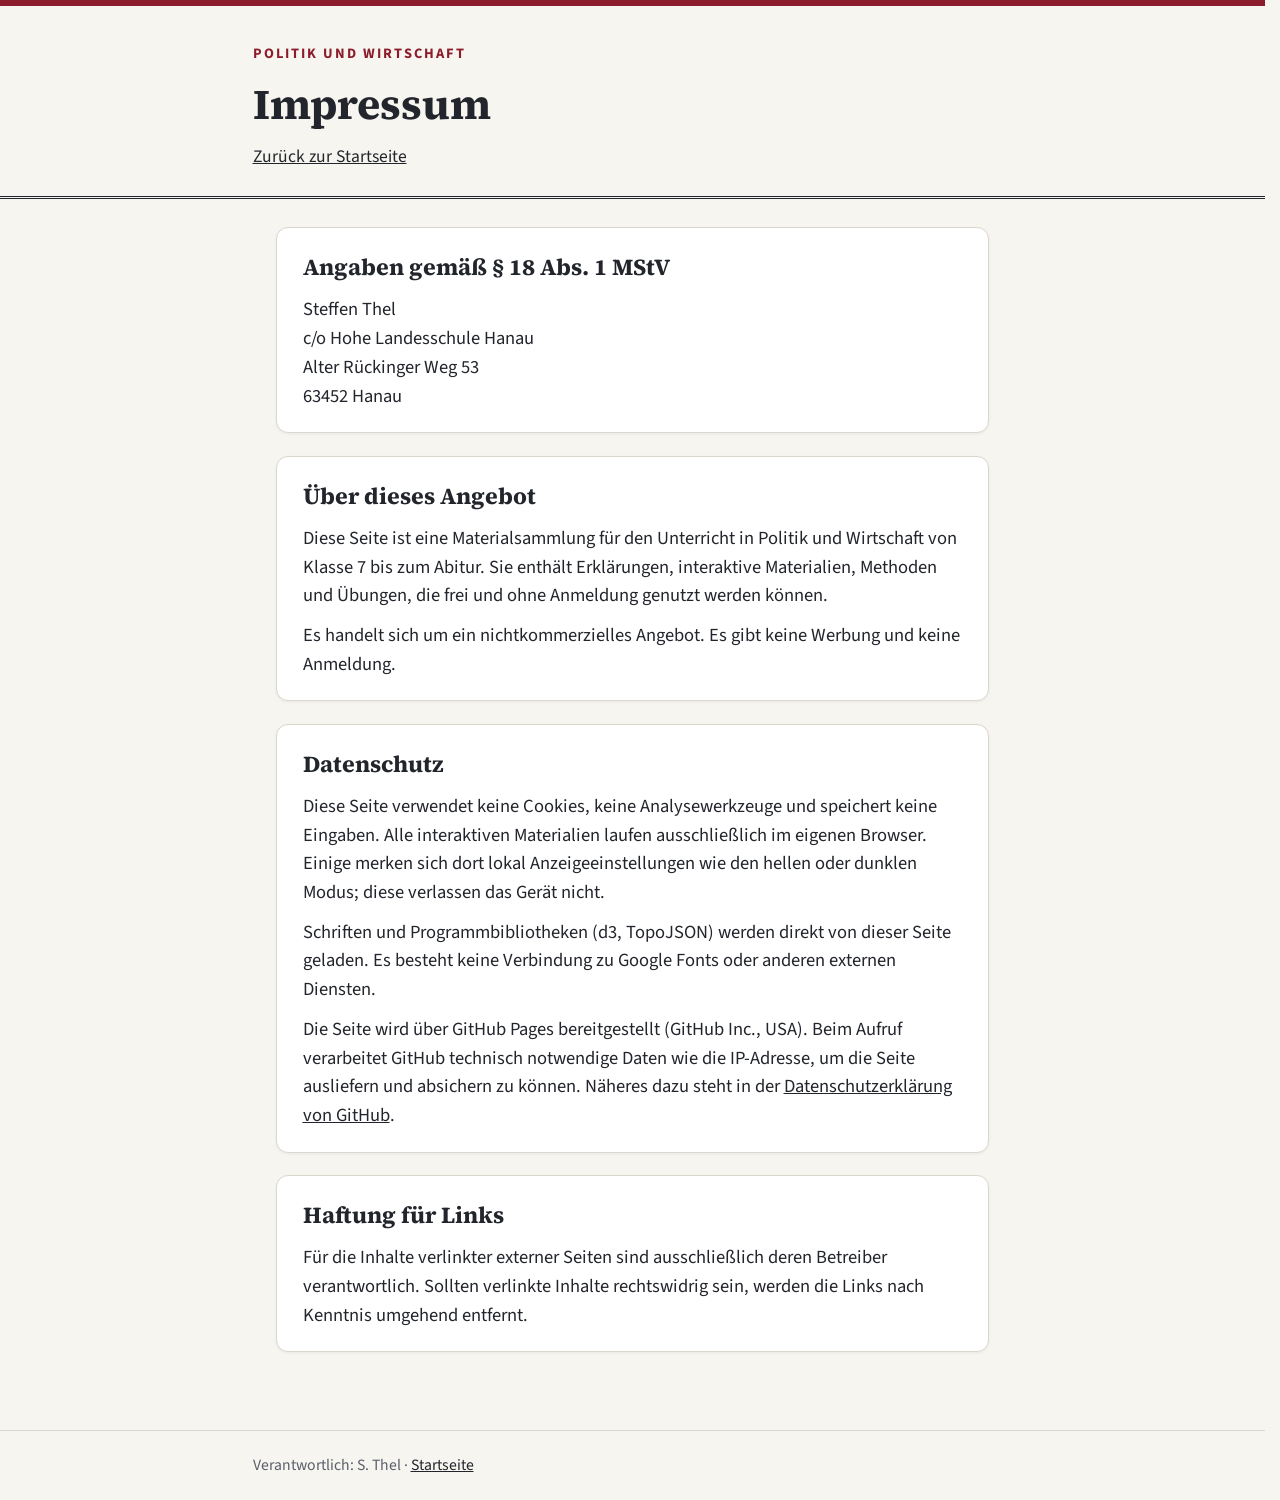
==== commit 6428eef0: "Platz für die Scrollleiste freihalten Wird eine Seite durch Aufklappen länger, erscheint unter Windo" ====
--- a/impressum.html
+++ b/impressum.html
@@ -7,6 +7,8 @@
 <title>Impressum · Politik und Wirtschaft</title>
 <link rel="stylesheet" href="assets/fonts/fonts.css">
 <style id="typo-basis">
+/* Platz für die Scrollleiste immer freihalten, damit nichts springt, wenn die Seite länger wird */
+html{scrollbar-gutter:stable}
 /* Einheitliche Schriften: Text Source Sans 3, Überschriften Source Serif 4, Zahlen Source Code Pro */
 html{font-size:18.5px}
 body{font-family:"Source Sans 3", system-ui, sans-serif}
